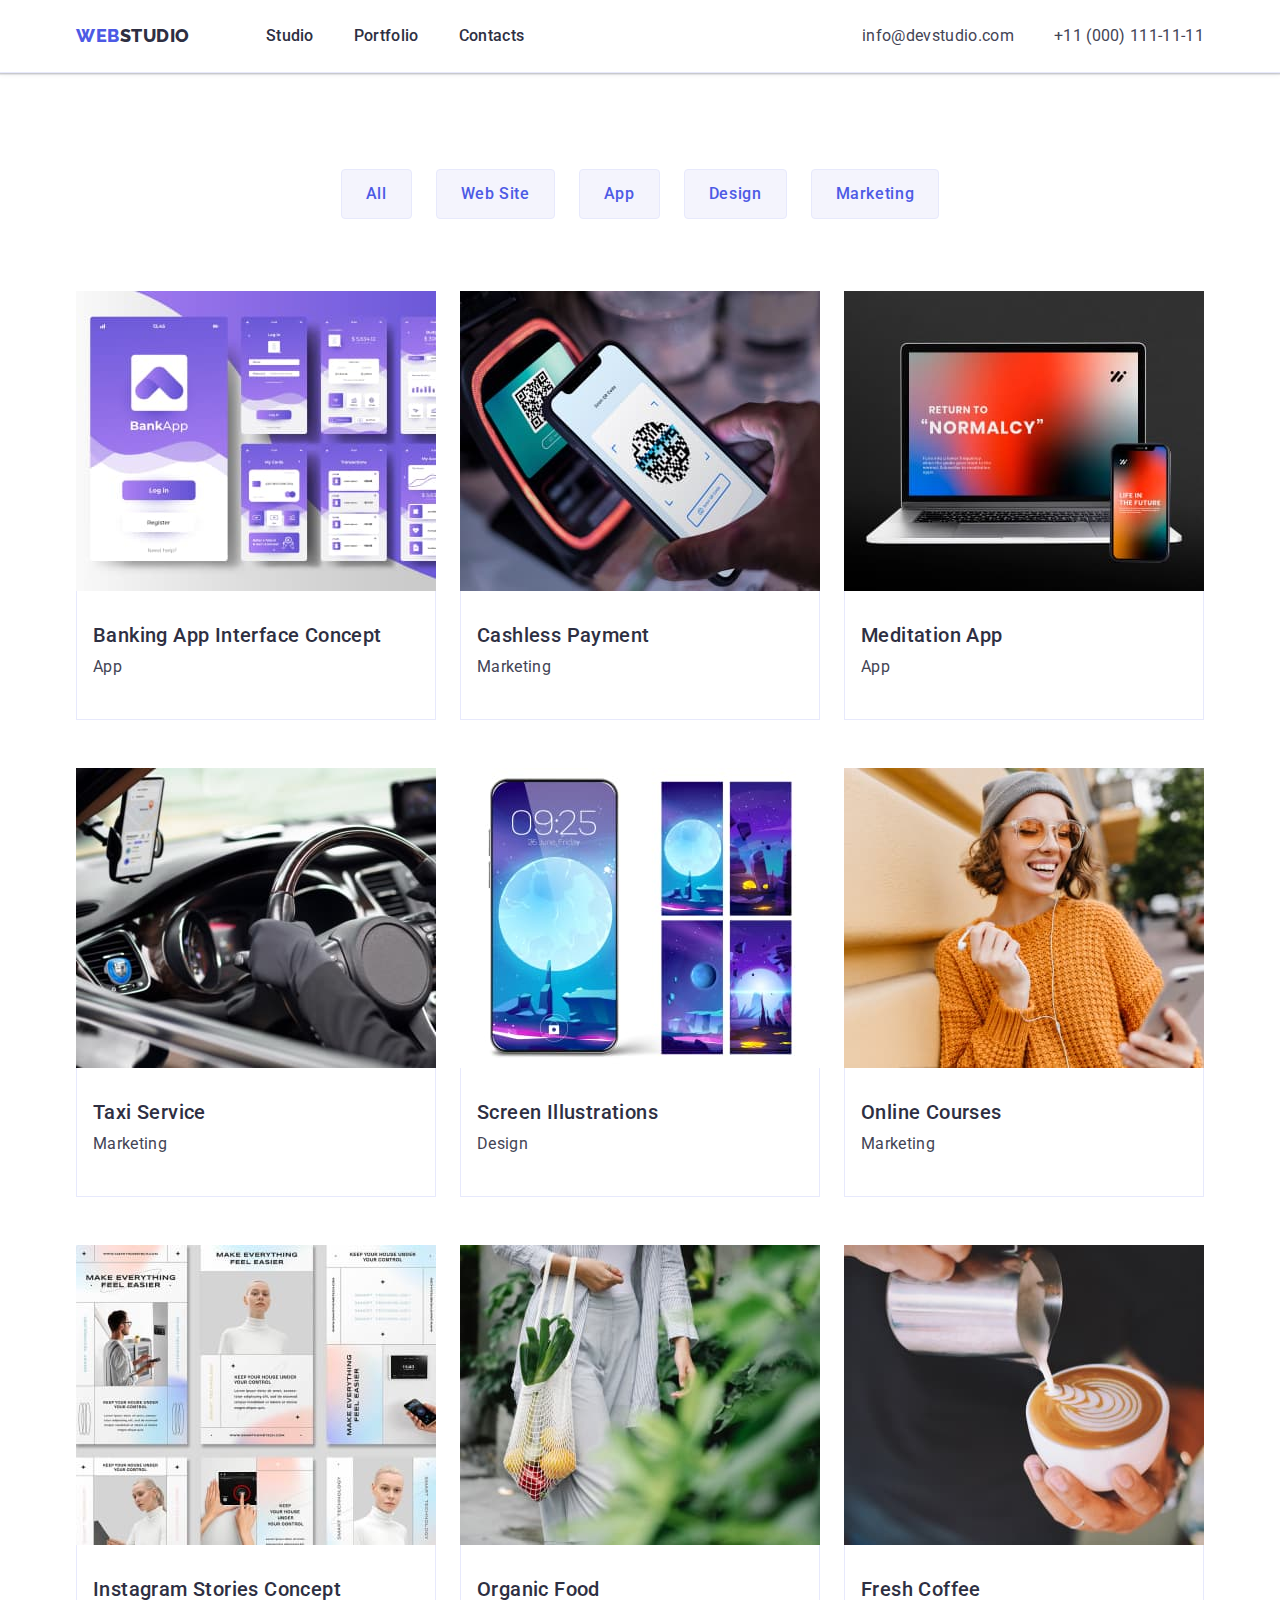
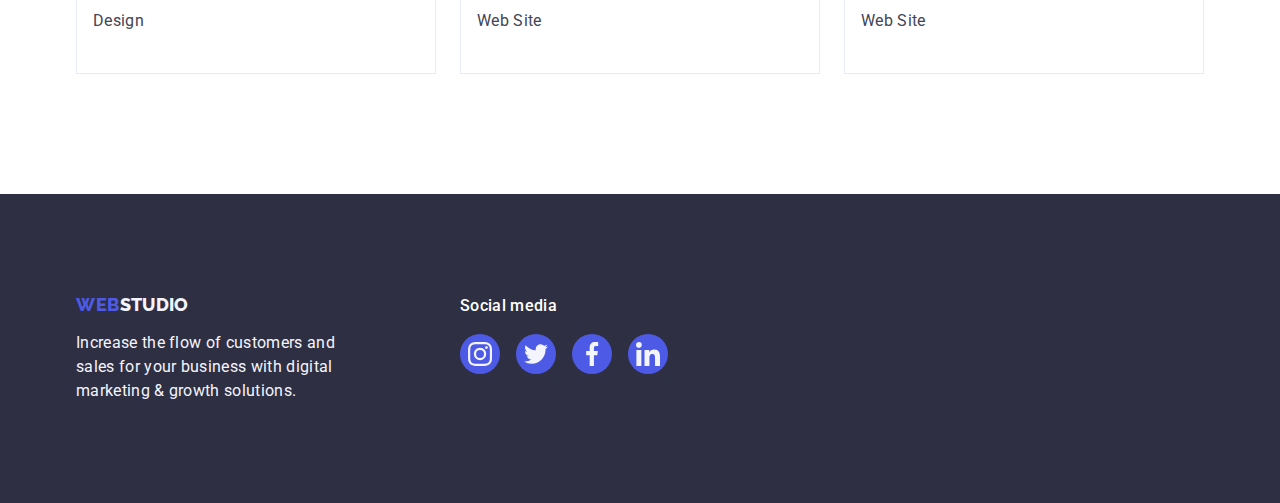
==== portfolio.html @ 0970b43d "Initial commit" ====
<!DOCTYPE html>
<html lang="en">
  <head>
    <meta charset="UTF-8" />
    <meta http-equiv="X-UA-Compatible" content="IE=edge" />
    <meta name="viewport" content="width=device-width, initial-scale=1.0" />
    <title>Portfolio</title>

    <link rel="preconnect" href="https://fonts.googleapis.com" />
    <link rel="preconnect" href="https://fonts.gstatic.com" crossorigin />
    <link
      href="https://fonts.googleapis.com/css2?family=Raleway:wght@800&family=Roboto:wght@400;500;700;900&display=swap"
      rel="stylesheet"
    />
    <link
      rel="stylesheet"
      href="https://cdnjs.cloudflare.com/ajax/libs/modern-normalize/1.1.0/modern-normalize.min.css"
    />
    <link rel="stylesheet" href="./css/styles.css" />
  </head>
  <body>
    <!--header section  -->
    <header class="header">
      <div class="container header-item">
        <nav class="header-item">
          <a class="link logo" href="./index.html"
            >Web<span class="logo-dark">Studio</span></a
          >

          <ul class="list site-nav">
            <li><a class="link header-link" href="./index.html">Studio</a></li>
            <li>
              <a class="link header-link" href="./portfolio.html">Portfolio</a>
            </li>
            <li><a class="link header-link" href="">Contacts</a></li>
          </ul>
        </nav>
        <address class="address-link">
          <ul class="list address-nav">
            <li>
              <a class="link address-link" href="mailto:info@devstudio.com"
                >info@devstudio.com</a
              >
            </li>
            <li>
              <a class="link address-link" href="tel:+110001111111"
                >+11 (000) 111-11-11</a
              >
            </li>
          </ul>
        </address>
      </div>
    </header>

    <main>
      <!-- filters -->
      <section class="section portfolio-section">
        <div class="container portfolio">
          <h1 class="hidden">filters</h1>
          <ul class="list container-list-button">
            <li><button type="button" class="filter-btn">All</button></li>
            <li>
              <button type="button" class="filter-btn">Web Site</button>
            </li>
            <li><button type="button" class="filter-btn">App</button></li>
            <li><button type="button" class="filter-btn">Design</button></li>
            <li><button type="button" class="filter-btn">Marketing</button></li>
          </ul>
          <!-- cards -->
          <ul class="list container-list">
            <li class="cards">
              <a class="link cards-link" href="">
                <img
                  src="./images/portfolio/img1.jpg"
                  alt="Banking App"
                  width="360"
                  height="300"
                />
                <div class="team-dscr-portfolio">
                  <h2 class="title-hthree-portfolio">
                    Banking App Interface Concept
                  </h2>
                  <p class="text-dscr">App</p>
                </div>
              </a>
            </li>
            <li class="cards">
              <a class="link cards-link" href="">
                <img
                  src="./images/portfolio/img2.jpg"
                  alt="Payment"
                  width="360"
                  height="300"
                />
                <div class="team-dscr-portfolio">
                  <h2 class="title-hthree-portfolio">Cashless Payment</h2>
                  <p class="text-dscr">Marketing</p>
                </div>
              </a>
            </li>
            <li class="cards">
              <a class="link cards-link" href="">
                <img
                  src="./images/portfolio/img3.jpg"
                  alt="Meditation App"
                  width="360"
                  height="300"
                />
                <div class="team-dscr-portfolio">
                  <h2 class="title-hthree-portfolio">Meditation App</h2>
                  <p class="text-dscr">App</p>
                </div>
              </a>
            </li>
            <li class="cards">
              <a class="link cards-link" href="">
                <img
                  src="./images/portfolio/img4.jpg"
                  alt="Taxi Service"
                  width="360"
                  height="300"
                />
                <div class="team-dscr-portfolio">
                  <h2 class="title-hthree-portfolio">Taxi Service</h2>
                  <p class="text-dscr">Marketing</p>
                </div>
              </a>
            </li>
            <li class="cards">
              <a class="link cards-link" href="">
                <img
                  src="./images/portfolio/img5.jpg"
                  alt="Screen Illustrations"
                  width="360"
                  height="300"
                />
                <div class="team-dscr-portfolio">
                  <h2 class="title-hthree-portfolio">Screen Illustrations</h2>
                  <p class="text-dscr">Design</p>
                </div>
              </a>
            </li>
            <li class="cards">
              <a class="link cards-link" href="">
                <img
                  src="./images/portfolio/img6.jpg"
                  alt="Online Courses"
                  width="360"
                  height="300"
                />
                <div class="team-dscr-portfolio">
                  <h2 class="title-hthree-portfolio">Online Courses</h2>
                  <p class="text-dscr">Marketing</p>
                </div>
              </a>
            </li>
            <li class="cards">
              <a class="link cards-link" href="">
                <img
                  src="./images/portfolio/img7.jpg"
                  alt="Design"
                  width="360"
                  height="300"
                />
                <div class="team-dscr-portfolio">
                  <h2 class="title-hthree-portfolio">
                    Instagram Stories Concept
                  </h2>
                  <p class="text-dscr">Design</p>
                </div>
              </a>
            </li>
            <li class="cards">
              <a class="link cards-link" href="">
                <img
                  src="./images/portfolio/img8.jpg"
                  alt="Organic Food"
                  width="360"
                  height="300"
                />
                <div class="team-dscr-portfolio">
                  <h2 class="title-hthree-portfolio">Organic Food</h2>
                  <p class="text-dscr">Web Site</p>
                </div>
              </a>
            </li>
            <li class="cards">
              <a class="link cards-link" href="">
                <img
                  src="./images/portfolio/img9.jpg"
                  alt="Fresh Coffee"
                  width="360"
                  height="300"
                />
                <div class="team-dscr-portfolio">
                  <h2 class="title-hthree-portfolio">Fresh Coffee</h2>
                  <p class="text-dscr">Web Site</p>
                </div>
              </a>
            </li>
          </ul>
        </div>
      </section>
    </main>
    <!-- footer section -->
    <footer class="footer">
      <div class="container footer-item">
        <div class="container-logo">
          <a class="link logo footer-logo" href="./index.html"
            >Web<span class="link logo-light">Studio</span></a
          >
          <p class="footer-text">
            Increase the flow of customers and sales for your business with
            digital marketing & growth solutions.
          </p>
        </div>
        <div class="social-item-footer">
          <p class="social-media">Social media</p>
          <ul class="list team-list-footer">
            <li class="team-social">
              <a
                class="social-link-footer link"
                target="_blank"
                rel="noopener noreferrer"
                href="https://www.instagram.com/"
              >
                <svg class="team-icon" width="24" height="24">
                  <use href="./images/icon.svg#icon-instagram"></use>
                </svg>
              </a>
            </li>
            <li class="team-social">
              <a
                class="social-link-footer link"
                target="_blank"
                rel="noopener noreferrer"
                href="https://twitter.com/"
              >
                <svg class="team-icon" width="24" height="24">
                  <use href="./images/icon.svg#icon-twitter"></use>
                </svg>
              </a>
            </li>
            <li class="team-social">
              <a
                class="social-link-footer link"
                target="_blank"
                rel="noopener noreferrer"
                href="https://www.facebook.com/"
              >
                <svg class="team-icon" width="24" height="24">
                  <use href="./images/icon.svg#icon-facebook"></use>
                </svg>
              </a>
            </li>
            <li class="team-social">
              <a
                class="social-link-footer link"
                target="_blank"
                rel="noopener noreferrer"
                href="https://www.linkedin.com/"
              >
                <svg class="team-icon" width="24" height="24">
                  <use href="./images/icon.svg#icon-linkedin"></use>
                </svg>
              </a>
            </li>
          </ul>
        </div>
      </div>
    </footer>
  </body>
</html>
---- css/styles.css ----
:root {
  --iris: #4d5ae5;
  --ocean: #404bbf;
  --navy-blue: #2e2f42;
  --green: #31d0aa;
  --slate: #434455;
  --light-slate: #8e8f99;
  --cornflower: #e7e9fc;
  --cloud: #f4f4fd;
  --navy-blue-modal: #2e2f42;
  --grey: #2e2f42;
  --white: #ffffff;
  --dairy: #fcfcfc;
}
/* body */
body {
  font-family: Roboto, sans-serif;
  color: var(--slate);
  background-color: var(--white);
  letter-spacing: 0.02em;
  /* width: 1440px; */
}
.container {
  width: 1158px;
  padding: 0 15px;
  margin: 0 auto;
}
.section {
  padding: 120px 0;
}
/* reset -----start */
h1,
h2,
h3,
h4,
h5,
h6,
p,
ul {
  margin: 0;
}
.hidden {
  position: absolute;
  width: 1px;
  height: 1px;
  margin: -1px;
  border: 0;
  padding: 0;
  white-space: nowrap;
  clip-path: inset(100%);
  clip: rect(0 0 0 0);
  overflow: hidden;
}
.link {
  color: currentColor;
  text-decoration: none;
  color: var(--navy-blue);
  letter-spacing: 0.02em;
}
.list {
  list-style: none;
  padding: 0;
  margin: 0;
}
button {
  font-family: inherit;
  color: currentColor;
  cursor: pointer;
}
img {
  display: block;
  max-width: 100%;
  height: auto;
}
/* reset----- end */

/* -----logo----- */

.logo-light {
  color: var(--cloud);
}
.logo {
  color: var(--iris);
  font-family: 'Raleway', sans-serif;
  font-weight: 800;
  font-size: 18px;
  line-height: 1.17;
  letter-spacing: 0.03em;
  text-transform: uppercase;
  display: inline-block;
}

.logo-dark {
  color: var(--navy-blue);
}
.header-item .logo {
  margin-right: 76px;
}
.footer-logo {
  margin-bottom: 16px;
}
/* -----logo----- */
/* -----header----- */
.header {
  border-bottom: 1px solid var(--cornflower);
  box-shadow: 0px 2px 1px rgba(46, 47, 66, 0.08),
    0px 1px 1px rgba(46, 47, 66, 0.16), 0px 1px 6px rgba(46, 47, 66, 0.08);
}
.header-item {
  display: flex;
  align-items: center;
}
.header-link {
  font-weight: 500;
  font-size: 16px;
  line-height: 1.5;
  letter-spacing: 0.02em;
  padding: 24px 0;
  display: inline-block;
}
.header-link:hover,
.header-link:focus {
  color: var(--ocean);
}
.site-nav {
  display: flex;
  gap: 40px;
}

.address-link {
  font-weight: 400;
  font-size: 16px;
  font-style: normal;
  line-height: 1.5;
  color: var(--slate);
  letter-spacing: 0.02em;
  margin-left: auto;
}
.address-link:hover,
.address-link:focus {
  color: var(--ocean);
}
.address-nav {
  display: flex;
  gap: 40px;
}

/* ------------main studio-------------*/
/* -----hero section----- */
.hero-section {
  background-color: var(--navy-blue);
  padding: 188px 0;
  background-image: linear-gradient(
      rgba(46, 47, 66, 0.7),
      rgba(46, 47, 66, 0.7)
    ),
    url(../images/studio/section1/office.jpg);
  background-repeat: no-repeat;
  background-position: center;
  background-size: cover;
  max-width: 1440px;
  margin-left: auto;
  margin-right: auto;
}
.main-title {
  font-weight: 700;
  font-size: 56px;
  line-height: 1.07;
  text-align: center;
  letter-spacing: 0.02em;
  color: var(--white);
  max-width: 496px;
  margin-left: auto;
  margin-right: auto;
  margin-bottom: 48px;
}

.order-srv {
  font-family: inherit;
  font-weight: 500;
  font-size: 16px;
  line-height: 1.5;
  letter-spacing: 0.04em;
  text-align: center;
  color: var(--white);
  background-color: var(--iris);
  display: block;
  cursor: pointer;
  margin: 0 auto;
  min-width: 169px;
  height: 56px;
  border-radius: 4px;
  border: none;
}

.order-srv:hover,
.order-srv:focus {
  background-color: var(--ocean);
}
/* -----section----- 1 */

.features-div {
  width: 264px;
  height: 112px;
  background-color: var(--cloud);
  border-radius: 4px;
  margin-bottom: 8px;

  display: flex;
  align-items: center;
  justify-content: center;
}

.features-icon {
  display: flex;
  align-items: center;
  justify-content: center;
}

.title-section {
  font-weight: 700;
  font-size: 36px;
  line-height: 1.11;
  letter-spacing: 0.02em;
  text-transform: capitalize;
  text-align: center;
  color: var(--navy-blue);
  margin-bottom: 72px;
}

.features-item {
  width: calc((100% - 72px) / 4);
}
.container-list {
  display: flex;
  width: 1128px;

  gap: 24px;
}

.title-hthree {
  font-weight: 500;
  font-size: 20px;
  line-height: 1.2;
  color: var(--navy-blue);
  letter-spacing: 0.02em;
  margin-bottom: 8px;
}

.text-dscr {
  font-weight: 400;
  font-size: 16px;
  line-height: 1.5;
  color: var(--slate);
  margin-bottom: 8px;
}

/* -----section-----  2 */
.section-wawd {
  padding-bottom: 120px;
}

.list.product {
  display: flex;
  gap: 24px;
}
.product-item {
  width: calc((100% - 48px) / 3);
}

/* -----section-----  3 */
.our-team {
  background-color: var(--cloud);
}
.section-img {
  flex-basis: calc((100% - 72px) / 4);
  box-shadow: 0px 1px 6px rgba(46, 47, 66, 0.08),
    0px 1px 1px rgba(46, 47, 66, 0.16), 0px 2px 1px rgba(46, 47, 66, 0.08);
  border-radius: 0px 0px 4px 4px;
  background-color: var(--white);
}

.title-section-team {
  font-weight: 700;
  font-size: 36px;
  line-height: 1.1;
  letter-spacing: 0.02em;
  text-transform: capitalize;
  text-align: center;
  color: var(--navy-blue);
  margin-bottom: 72px;
}
.team-dscr {
  padding: 32px 0;
  text-align: center;
  border-radius: 0px 0px 4px 4px;
}
.title-hthree.dscr {
  padding: 0;
  text-align: center;
}
.social-link {
  background-color: var(--iris);
  display: flex;

  align-items: center;
  justify-content: center;
  width: 40px;
  height: 40px;
  border-radius: 50%;
  fill: var(--cloud);
}
.social-link:hover,
.social-link:focus {
  background-color: var(--ocean);
}

.team-icon {
  fill: var(--cloud);
}

/* .social-item {
  padding-bottom: 32px;
} */
.team-list {
  display: flex;
  align-items: center;
  justify-content: center;
  gap: 24px;
}

/* ------ Section 4------ */
.custom-list {
  display: flex;
  align-items: center;
  justify-content: center;
  padding: 0px;
  gap: 24px;
}
.custom-item {
  width: calc((100% - 120px) / 6);
}
.custom-link {
  display: flex;
  align-items: center;
  justify-content: center;
  width: 168px;
  height: 88px;
  border: 1px solid var(--light-slate);
  border-radius: 4px;
  /* fill: #afb1b8; */
  color: var(--light-slate);
}

.custom-link:hover,
.custom-link:focus {
  border-color: var(--ocean);
  color: var(--ocean);
}
.custom-svg {
  fill: currentColor;
}
/* .custom-svg:hover,
.custom-svg:focus {
  fill: var(--ocean);
} */
/* -----main portfolio----- */
.portfolio-section {
  padding: 96px 0 120px;
}
.filter-btn {
  background-color: var(--cloud);
  color: var(--iris);
  font-family: inherit;
  cursor: pointer;
  font-weight: 500;
  font-size: 16px;
  line-height: 1.5;
  letter-spacing: 0.04em;
  border: 1px solid #e7e9fc;
  border-radius: 4px;
  padding: 12px 24px;
}
.filter-btn:focus,
.filter-btn:hover {
  background-color: var(--ocean);
  color: #ffffff;
  border: 1px solid transparent;
  box-shadow: 0px 3px 1px rgba(0, 0, 0, 0.1), 0px 2px 1px rgba(0, 0, 0, 0.08),
    0px 2px 2px rgba(0, 0, 0, 0.12);
}

.container.portfolio {
  margin-left: auto;
  margin-right: auto;
}

.container-list-button {
  display: flex;
  justify-content: center;
  margin-bottom: 72px;
  gap: 24px;
}
.cards {
  width: calc((100% - 48px) / 3);
  background-color: var(--white);
}
.cards-link {
  display: block;
}
.cards-link:hover,
.cards-link:focus {
  box-shadow: 0px 1px 6px rgba(46, 47, 66, 0.08),
    0px 1px 1px rgba(46, 47, 66, 0.16), 0px 2px 1px rgba(46, 47, 66, 0.08);
}
.portfolio .container-list {
  flex-wrap: wrap;
  row-gap: 48px;
}

.team-dscr-portfolio {
  padding: 32px 16px;
  border: 1px solid #e7e9fc;
  border-top: none;
}
.title-hthree-portfolio {
  font-weight: 500;
  font-size: 20px;
  line-height: 1.2;
  color: var(--navy-blue);
  letter-spacing: 0.02em;
  margin-bottom: 8px;
}
/*---------- footer--------- */

.footer-text {
  width: 264px;
  font-size: 16px;
  line-height: 1.5;
  color: var(--cloud);
}

.footer {
  background-color: var(--navy-blue);
  padding: 100px 0;
}
.footer-item {
  display: flex;
  align-items: baseline;
  gap: 120px;
}
.container-logo {
}
.social-item-footer {
}
.social-media {
  font-weight: 500;
  font-size: 16px;
  line-height: 1.5;
  letter-spacing: 0.02em;
  color: var(--white);
  margin-bottom: 16px;
}
.social-link-footer:hover,
.social-link-footer:focus {
  background-color: var(--green);
}
.team-list-footer {
  display: flex;
  align-items: center;
  justify-content: center;
  gap: 16px;
}
.social-link-footer {
  background-color: var(--iris);
  display: flex;
  align-items: center;
  justify-content: center;
  width: 40px;
  height: 40px;
  border-radius: 50%;
}
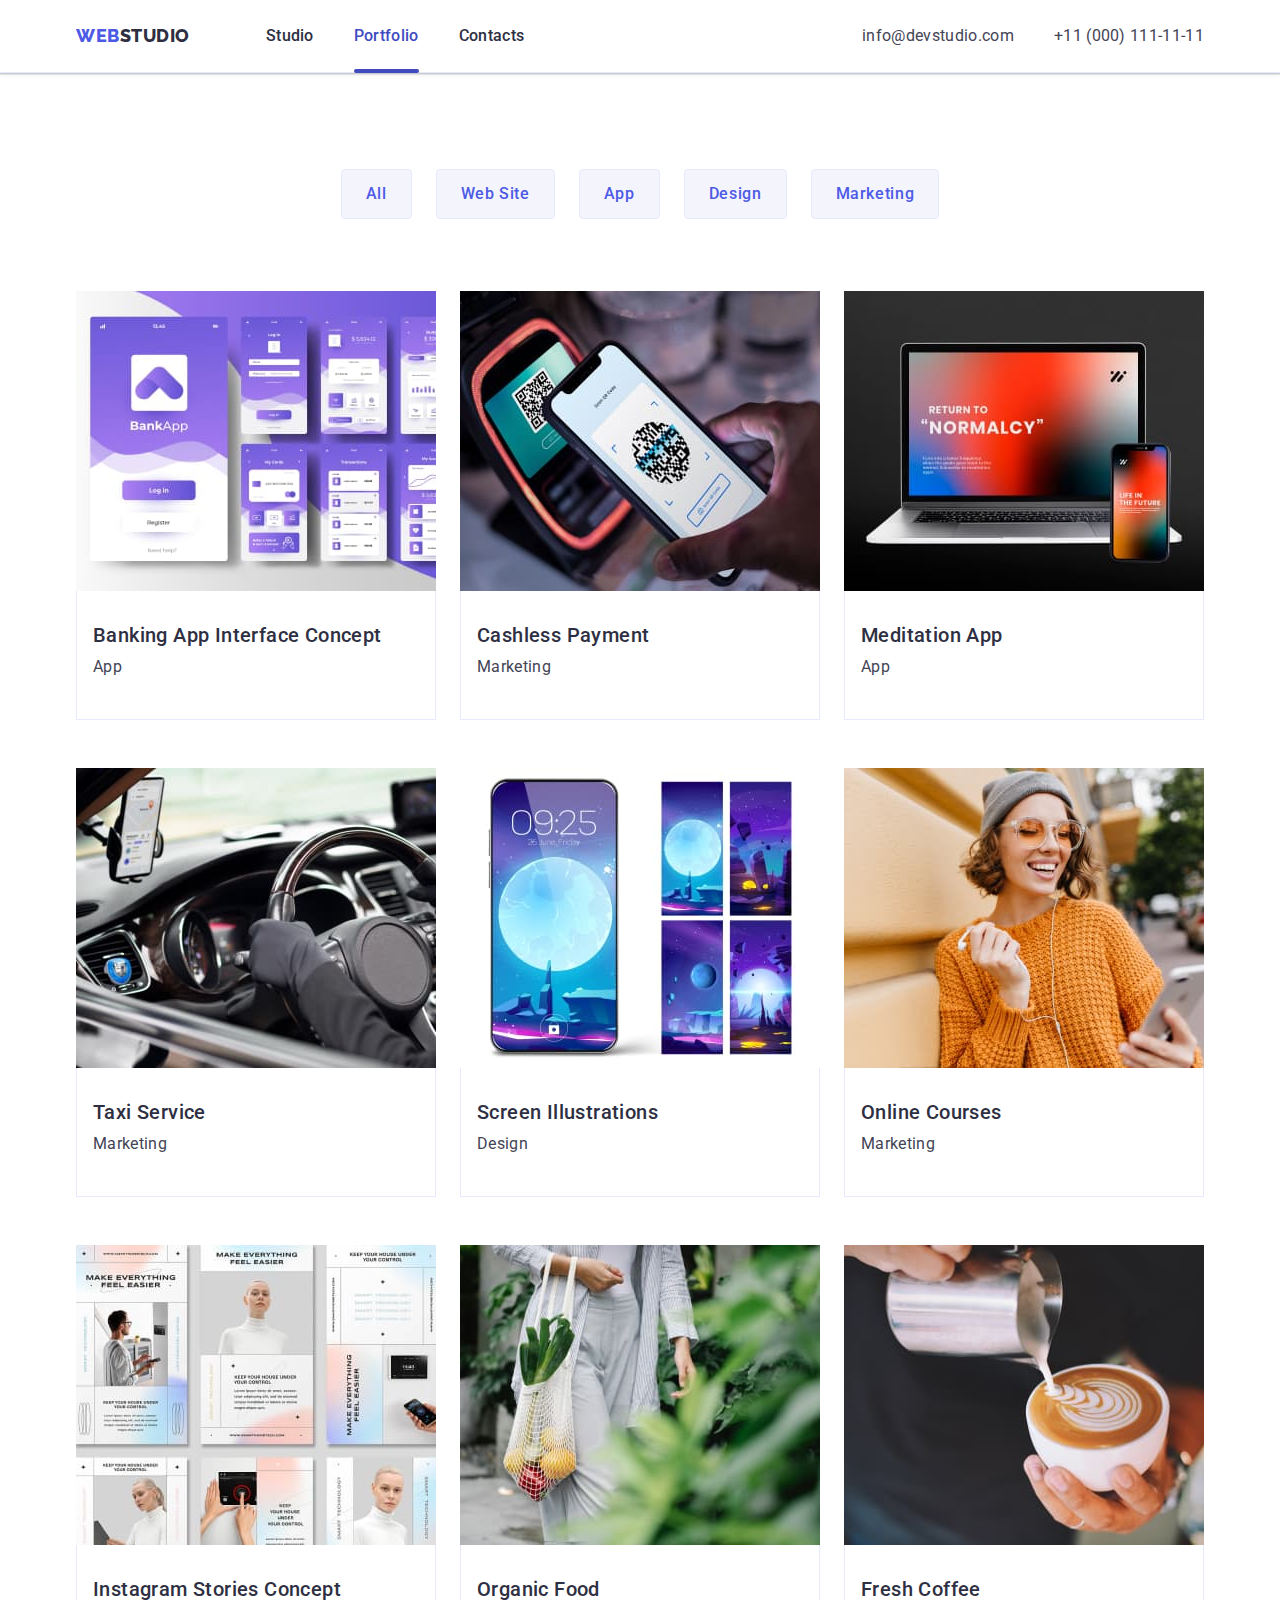
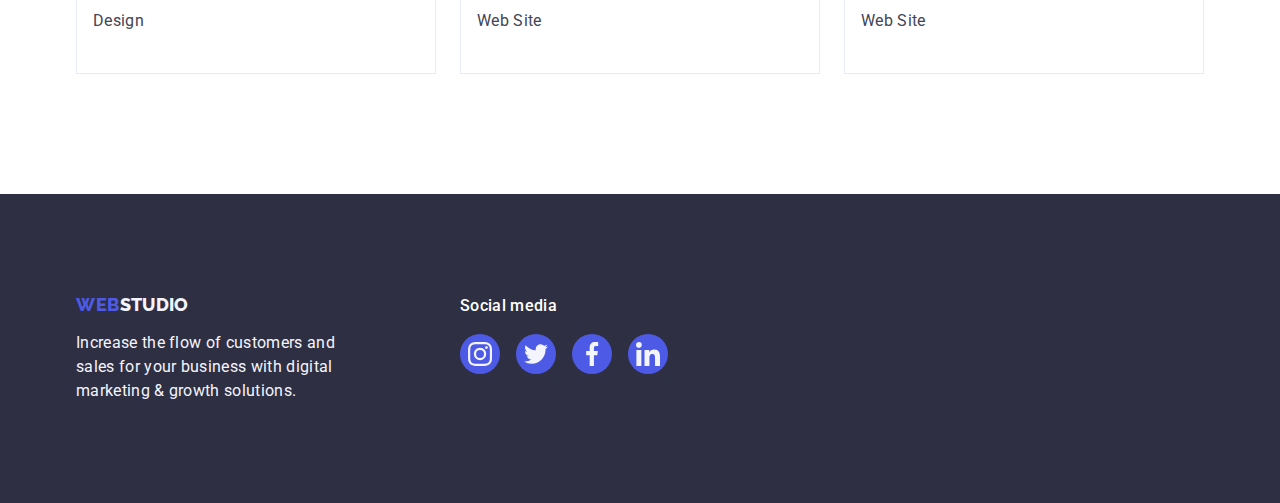
==== commit 7e8bca68: "rotate modal" ====
--- a/portfolio.html
+++ b/portfolio.html
@@ -28,9 +28,13 @@
           >
 
           <ul class="list site-nav">
-            <li><a class="link header-link" href="./index.html">Studio</a></li>
-            <li>
-              <a class="link header-link" href="./portfolio.html">Portfolio</a>
+            <li>
+              <a class="link header-link" href="./index.html">Studio</a>
+            </li>
+            <li>
+              <a class="link header-link current" href="./portfolio.html"
+                >Portfolio</a
+              >
             </li>
             <li><a class="link header-link" href="">Contacts</a></li>
           </ul>
@@ -70,12 +74,19 @@
           <ul class="list container-list">
             <li class="cards">
               <a class="link cards-link" href="">
-                <img
-                  src="./images/portfolio/img1.jpg"
-                  alt="Banking App"
-                  width="360"
-                  height="300"
-                />
+                <div class="cards-box">
+                  <img
+                    src="./images/portfolio/img1.jpg"
+                    alt="Banking App"
+                    width="360"
+                    height="300"
+                  />
+                  <p class="cards-text">
+                    14 Stylish and User-Friendly App Design Concepts · Task
+                    Manager App · Calorie Tracker App · Exotic Fruit Ecommerce
+                    App · Cloud Storage App
+                  </p>
+                </div>
                 <div class="team-dscr-portfolio">
                   <h2 class="title-hthree-portfolio">
                     Banking App Interface Concept
@@ -86,12 +97,19 @@
             </li>
             <li class="cards">
               <a class="link cards-link" href="">
-                <img
-                  src="./images/portfolio/img2.jpg"
-                  alt="Payment"
-                  width="360"
-                  height="300"
-                />
+                <div class="cards-box">
+                  <img
+                    src="./images/portfolio/img2.jpg"
+                    alt="Payment"
+                    width="360"
+                    height="300"
+                  />
+                  <p class="cards-text">
+                    14 Stylish and User-Friendly App Design Concepts · Task
+                    Manager App · Calorie Tracker App · Exotic Fruit Ecommerce
+                    App · Cloud Storage App
+                  </p>
+                </div>
                 <div class="team-dscr-portfolio">
                   <h2 class="title-hthree-portfolio">Cashless Payment</h2>
                   <p class="text-dscr">Marketing</p>
@@ -100,12 +118,19 @@
             </li>
             <li class="cards">
               <a class="link cards-link" href="">
-                <img
-                  src="./images/portfolio/img3.jpg"
-                  alt="Meditation App"
-                  width="360"
-                  height="300"
-                />
+                <div class="cards-box">
+                  <img
+                    src="./images/portfolio/img3.jpg"
+                    alt="Meditation App"
+                    width="360"
+                    height="300"
+                  />
+                  <p class="cards-text">
+                    14 Stylish and User-Friendly App Design Concepts · Task
+                    Manager App · Calorie Tracker App · Exotic Fruit Ecommerce
+                    App · Cloud Storage App
+                  </p>
+                </div>
                 <div class="team-dscr-portfolio">
                   <h2 class="title-hthree-portfolio">Meditation App</h2>
                   <p class="text-dscr">App</p>
@@ -114,12 +139,19 @@
             </li>
             <li class="cards">
               <a class="link cards-link" href="">
-                <img
-                  src="./images/portfolio/img4.jpg"
-                  alt="Taxi Service"
-                  width="360"
-                  height="300"
-                />
+                <div class="cards-box">
+                  <img
+                    src="./images/portfolio/img4.jpg"
+                    alt="Taxi Service"
+                    width="360"
+                    height="300"
+                  />
+                  <p class="cards-text">
+                    14 Stylish and User-Friendly App Design Concepts · Task
+                    Manager App · Calorie Tracker App · Exotic Fruit Ecommerce
+                    App · Cloud Storage App
+                  </p>
+                </div>
                 <div class="team-dscr-portfolio">
                   <h2 class="title-hthree-portfolio">Taxi Service</h2>
                   <p class="text-dscr">Marketing</p>
@@ -128,12 +160,19 @@
             </li>
             <li class="cards">
               <a class="link cards-link" href="">
-                <img
-                  src="./images/portfolio/img5.jpg"
-                  alt="Screen Illustrations"
-                  width="360"
-                  height="300"
-                />
+                <div class="cards-box">
+                  <img
+                    src="./images/portfolio/img5.jpg"
+                    alt="Screen Illustrations"
+                    width="360"
+                    height="300"
+                  />
+                  <p class="cards-text">
+                    14 Stylish and User-Friendly App Design Concepts · Task
+                    Manager App · Calorie Tracker App · Exotic Fruit Ecommerce
+                    App · Cloud Storage App
+                  </p>
+                </div>
                 <div class="team-dscr-portfolio">
                   <h2 class="title-hthree-portfolio">Screen Illustrations</h2>
                   <p class="text-dscr">Design</p>
@@ -142,12 +181,19 @@
             </li>
             <li class="cards">
               <a class="link cards-link" href="">
-                <img
-                  src="./images/portfolio/img6.jpg"
-                  alt="Online Courses"
-                  width="360"
-                  height="300"
-                />
+                <div class="cards-box">
+                  <img
+                    src="./images/portfolio/img6.jpg"
+                    alt="Online Courses"
+                    width="360"
+                    height="300"
+                  />
+                  <p class="cards-text">
+                    14 Stylish and User-Friendly App Design Concepts · Task
+                    Manager App · Calorie Tracker App · Exotic Fruit Ecommerce
+                    App · Cloud Storage App
+                  </p>
+                </div>
                 <div class="team-dscr-portfolio">
                   <h2 class="title-hthree-portfolio">Online Courses</h2>
                   <p class="text-dscr">Marketing</p>
@@ -156,12 +202,19 @@
             </li>
             <li class="cards">
               <a class="link cards-link" href="">
-                <img
-                  src="./images/portfolio/img7.jpg"
-                  alt="Design"
-                  width="360"
-                  height="300"
-                />
+                <div class="cards-box">
+                  <img
+                    src="./images/portfolio/img7.jpg"
+                    alt="Design"
+                    width="360"
+                    height="300"
+                  />
+                  <p class="cards-text">
+                    14 Stylish and User-Friendly App Design Concepts · Task
+                    Manager App · Calorie Tracker App · Exotic Fruit Ecommerce
+                    App · Cloud Storage App
+                  </p>
+                </div>
                 <div class="team-dscr-portfolio">
                   <h2 class="title-hthree-portfolio">
                     Instagram Stories Concept
@@ -172,12 +225,19 @@
             </li>
             <li class="cards">
               <a class="link cards-link" href="">
-                <img
-                  src="./images/portfolio/img8.jpg"
-                  alt="Organic Food"
-                  width="360"
-                  height="300"
-                />
+                <div class="cards-box">
+                  <img
+                    src="./images/portfolio/img8.jpg"
+                    alt="Organic Food"
+                    width="360"
+                    height="300"
+                  />
+                  <p class="cards-text">
+                    14 Stylish and User-Friendly App Design Concepts · Task
+                    Manager App · Calorie Tracker App · Exotic Fruit Ecommerce
+                    App · Cloud Storage App
+                  </p>
+                </div>
                 <div class="team-dscr-portfolio">
                   <h2 class="title-hthree-portfolio">Organic Food</h2>
                   <p class="text-dscr">Web Site</p>
@@ -186,12 +246,19 @@
             </li>
             <li class="cards">
               <a class="link cards-link" href="">
-                <img
-                  src="./images/portfolio/img9.jpg"
-                  alt="Fresh Coffee"
-                  width="360"
-                  height="300"
-                />
+                <div class="cards-box">
+                  <img
+                    src="./images/portfolio/img9.jpg"
+                    alt="Fresh Coffee"
+                    width="360"
+                    height="300"
+                  />
+                  <p class="cards-text">
+                    14 Stylish and User-Friendly App Design Concepts · Task
+                    Manager App · Calorie Tracker App · Exotic Fruit Ecommerce
+                    App · Cloud Storage App
+                  </p>
+                </div>
                 <div class="team-dscr-portfolio">
                   <h2 class="title-hthree-portfolio">Fresh Coffee</h2>
                   <p class="text-dscr">Web Site</p>
--- a/css/styles.css
+++ b/css/styles.css
@@ -11,6 +11,10 @@
   --grey: #2e2f42;
   --white: #ffffff;
   --dairy: #fcfcfc;
+  --modal: rgba(46, 47, 66, 0.4);
+  /* animation */
+  --anim: 750ms cubic-bezier(0.4, 0, 0.2, 1);
+  --anim-slow: 1000ms ease-in-out;
 }
 /* body */
 body {
@@ -111,17 +115,38 @@
   align-items: center;
 }
 .header-link {
+  position: relative;
   font-weight: 500;
   font-size: 16px;
   line-height: 1.5;
   letter-spacing: 0.02em;
   padding: 24px 0;
   display: inline-block;
+
+  transition: color var(--anim);
 }
 .header-link:hover,
 .header-link:focus {
   color: var(--ocean);
 }
+.header-link::after {
+  content: '';
+  display: block;
+  position: absolute;
+  bottom: -1px;
+  left: 0;
+  width: 100%;
+  height: 4px;
+  border-radius: 2px;
+}
+.header-link.current {
+  color: var(--ocean);
+}
+.header-link.current::after,
+.header-link:hover::after,
+.header-link:focus::after {
+  background-color: var(--ocean);
+}
 .site-nav {
   display: flex;
   gap: 40px;
@@ -135,6 +160,7 @@
   color: var(--slate);
   letter-spacing: 0.02em;
   margin-left: auto;
+  transition: color var(--anim);
 }
 .address-link:hover,
 .address-link:focus {
@@ -191,11 +217,83 @@
   height: 56px;
   border-radius: 4px;
   border: none;
+  transition: background-color var(--anim);
 }
 
 .order-srv:hover,
 .order-srv:focus {
   background-color: var(--ocean);
+}
+/* modal window */
+.backdrop {
+  position: fixed;
+  top: 0;
+  left: 0;
+  width: 100%;
+  height: 100%;
+  background: rgba(46, 47, 66, 0.4);
+  opacity: 1;
+  visibility: visible;
+  pointer-events: initial;
+  transition: opacity 200ms ease, visibility 200ms ease;
+}
+
+.backdrop.is-hidden {
+  opacity: 0;
+  visibility: hidden;
+  pointer-events: none;
+  transition-delay: 400ms;
+}
+
+.modal {
+  position: absolute;
+  left: 50%;
+  top: 50%;
+  transform: translate(-50%, -50%) rotate(0) scale(1);
+  opacity: 1;
+  width: 408px;
+  min-height: 576px;
+  background-color: var(--dairy);
+  padding: 24px;
+  box-shadow: 0px 1px 1px rgba(0, 0, 0, 0.14), 0px 1px 3px rgba(0, 0, 0, 0.12),
+    0px 2px 1px rgba(0, 0, 0, 0.2);
+  border-radius: 4px;
+  transition: transform var(--anim-slow), opacity var(--anim-slow);
+}
+
+.backdrop.is-hidden .modal {
+  transform: translate(-50%, -50%) rotate(360deg) scale(0.2);
+  opacity: 0;
+}
+
+.close-btn {
+  position: absolute;
+  display: flex;
+  align-items: center;
+  justify-content: center;
+  margin-left: auto;
+  border-radius: 50%;
+  cursor: pointer;
+  border: none;
+  width: 24px;
+  height: 24px;
+  top: 24px;
+  right: 24px;
+  box-sizing: border-box;
+  color: var(--navy-blue);
+  background: var(--cornflower);
+  border: 1px solid rgba(0, 0, 0, 0.1);
+  transition: background-color var(--anim), color var(--anim);
+}
+
+.close-btn:hover,
+.close-btn:focus {
+  background-color: var(--ocean);
+  color: var(--white);
+}
+
+.close-icon {
+  fill: currentColor;
 }
 /* -----section----- 1 */
 
@@ -309,6 +407,8 @@
   height: 40px;
   border-radius: 50%;
   fill: var(--cloud);
+
+  transition: background-color var(--anim);
 }
 .social-link:hover,
 .social-link:focus {
@@ -350,6 +450,7 @@
   border-radius: 4px;
   /* fill: #afb1b8; */
   color: var(--light-slate);
+  transition: background-color var(--anim), color var(--anim);
 }
 
 .custom-link:hover,
@@ -360,10 +461,7 @@
 .custom-svg {
   fill: currentColor;
 }
-/* .custom-svg:hover,
-.custom-svg:focus {
-  fill: var(--ocean);
-} */
+
 /* -----main portfolio----- */
 .portfolio-section {
   padding: 96px 0 120px;
@@ -380,6 +478,7 @@
   border: 1px solid #e7e9fc;
   border-radius: 4px;
   padding: 12px 24px;
+  transition: background-color var(--anim), color var(--anim);
 }
 .filter-btn:focus,
 .filter-btn:hover {
@@ -407,12 +506,40 @@
 }
 .cards-link {
   display: block;
+  transition: box-shadow var(--anim);
 }
 .cards-link:hover,
 .cards-link:focus {
   box-shadow: 0px 1px 6px rgba(46, 47, 66, 0.08),
     0px 1px 1px rgba(46, 47, 66, 0.16), 0px 2px 1px rgba(46, 47, 66, 0.08);
 }
+
+.cards-box {
+  position: relative;
+  overflow: hidden;
+}
+.cards-text {
+  position: absolute;
+  bottom: 0;
+  left: 0;
+  width: 100%;
+  height: 100%;
+  overflow: auto;
+  transform: translate(0, 100%);
+  transition: transform 250ms cubic-bezier(0.4, 0, 0.2, 1);
+  padding-top: 40px;
+  padding-left: 32px;
+  padding-right: 32px;
+  font-size: 16px;
+  line-height: 1.5;
+  letter-spacing: 0.02em;
+  color: var(--cloud);
+  background-color: var(--iris);
+}
+.cards:hover .cards-text {
+  transform: translate(0, 0);
+}
+
 .portfolio .container-list {
   flex-wrap: wrap;
   row-gap: 48px;
@@ -479,4 +606,6 @@
   width: 40px;
   height: 40px;
   border-radius: 50%;
-}
+
+  transition: background-color var(--anim);
+}
